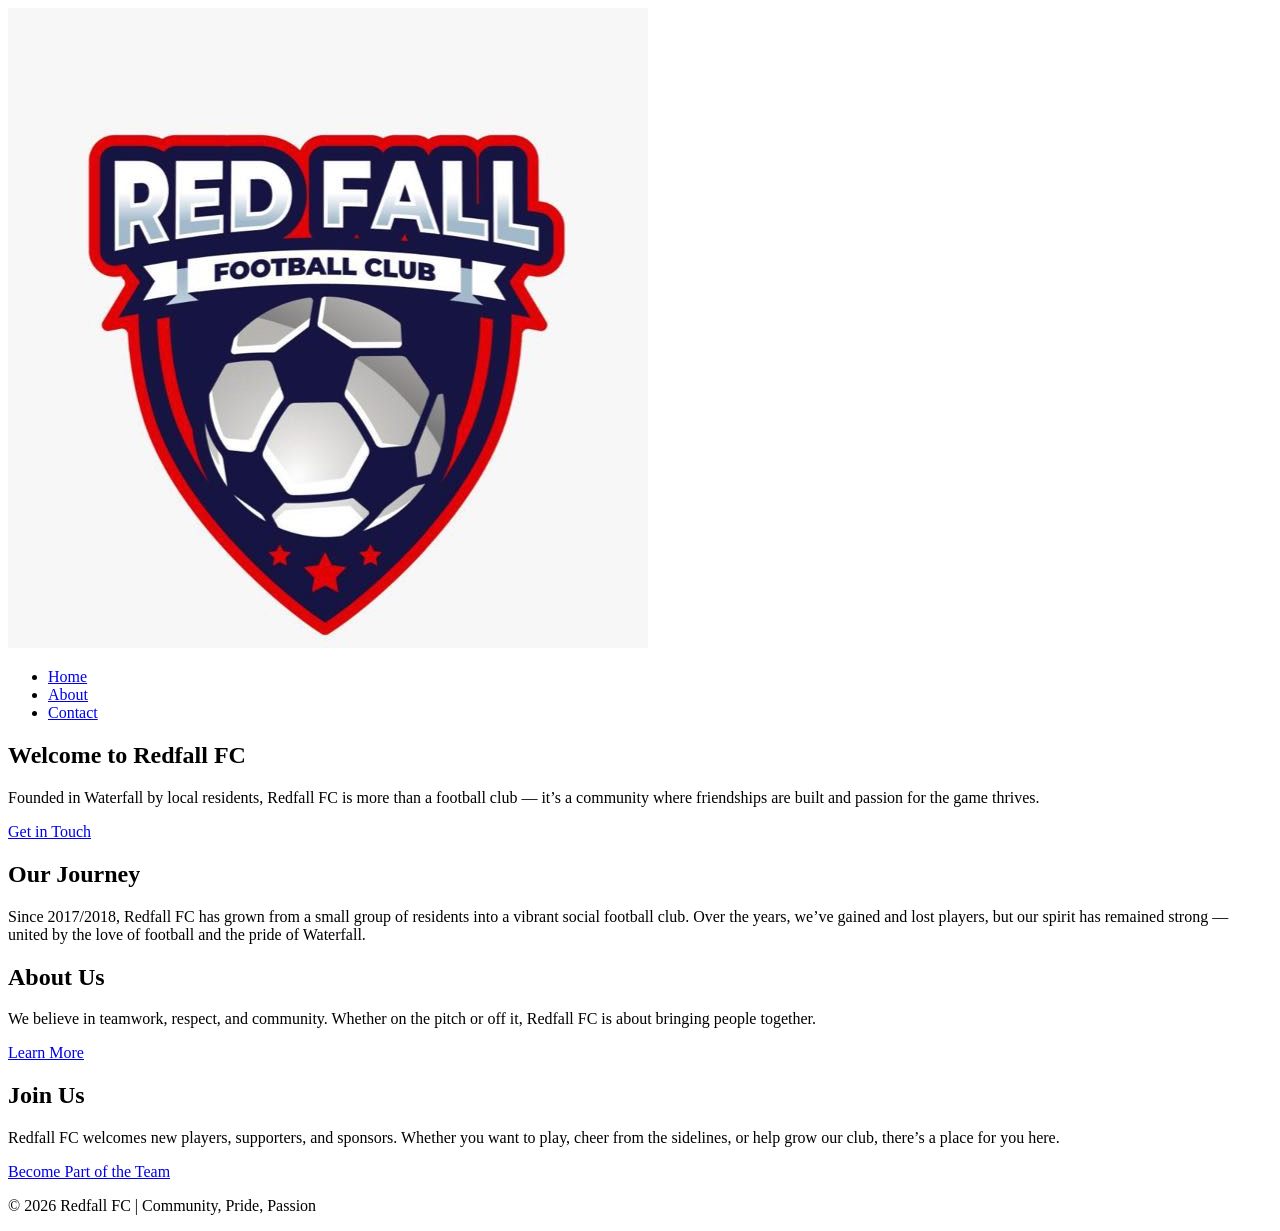
==== index.html @ 09c7d094 "Add initial HTML structure for Redfall FC website" ====
<!DOCTYPE html>
<html lang="en">
<head>
  <meta charset="UTF-8">
  <meta name="viewport" content="width=device-width, initial-scale=1.0">
  <title>Redfall FC</title>
  <link rel="stylesheet" href="style.css">
</head>
<body>
  <!-- Sticky Navbar -->
  <header class="navbar">
    <div class="logo">
      <img src="Redfall.png" alt="Redfall FC Logo">
    </div>
    <nav>
      <ul class="nav-links">
        <li><a href="index.html" class="active">Home</a></li>
        <li><a href="about.html">About</a></li>
        <li><a href="contact.html">Contact</a></li>
      </ul>
    </nav>
  </header>

  <!-- Hero Section -->
  <section class="hero">
    <h1>Welcome to Redfall FC</h1>
    <p>Founded in Waterfall by local residents, Redfall FC is more than a football club — it’s a community where friendships are built and passion for the game thrives.</p>
    <a href="contact.html" class="btn">Get in Touch</a>
  </section>

  <!-- Club Story -->
  <section class="club-story">
    <h2>Our Journey</h2>
    <p>Since 2017/2018, Redfall FC has grown from a small group of residents into a vibrant social football club. Over the years, we’ve gained and lost players, but our spirit has remained strong — united by the love of football and the pride of Waterfall.</p>
  </section>

  <!-- About Preview -->
  <section class="about-preview">
    <h2>About Us</h2>
    <p>We believe in teamwork, respect, and community. Whether on the pitch or off it, Redfall FC is about bringing people together.</p>
    <a href="about.html" class="btn-secondary">Learn More</a>
  </section>

  <!-- Join Us Section -->
  <section class="join-us">
    <h2>Join Us</h2>
    <p>Redfall FC welcomes new players, supporters, and sponsors. Whether you want to play, cheer from the sidelines, or help grow our club, there’s a place for you here.</p>
    <a href="contact.html" class="btn">Become Part of the Team</a>
  </section>

  <!-- Footer -->
  <footer>
    <p>&copy; 2026 Redfall FC | Community, Pride, Passion</p>
  </footer>
</body>
</html>
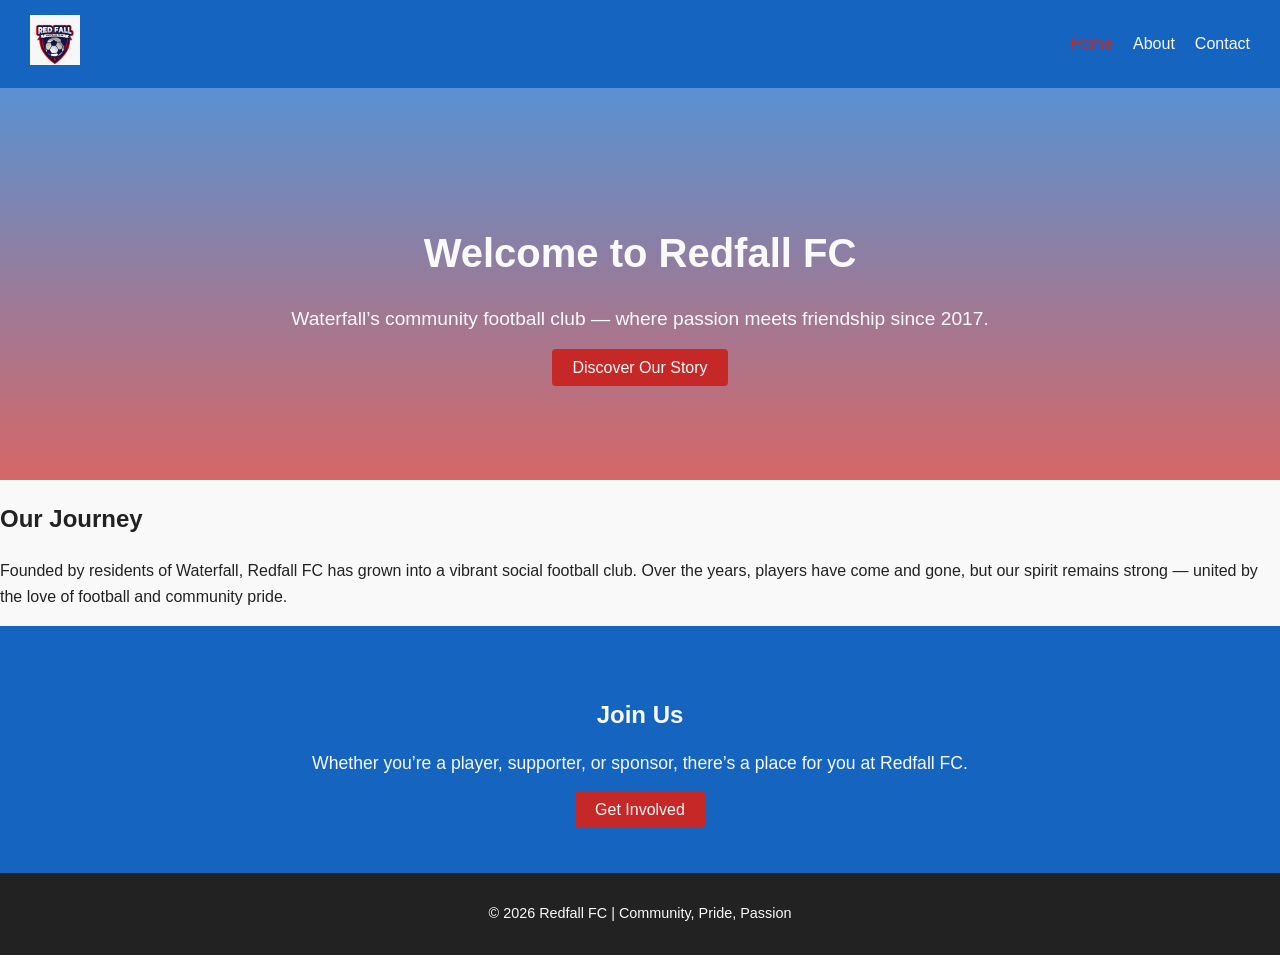
==== commit 090101c3: "Refactor HTML structure and update content Updated comments and rephrased content for clarity." ====
--- a/index.html
+++ b/index.html
@@ -7,7 +7,7 @@
   <link rel="stylesheet" href="style.css">
 </head>
 <body>
-  <!-- Sticky Navbar -->
+  <!-- Navbar -->
   <header class="navbar">
     <div class="logo">
       <img src="Redfall.png" alt="Redfall FC Logo">
@@ -19,38 +19,46 @@
         <li><a href="contact.html">Contact</a></li>
       </ul>
     </nav>
+    <div class="hamburger">
+      <span></span><span></span><span></span>
+    </div>
   </header>
 
-  <!-- Hero Section -->
+  <!-- Hero -->
   <section class="hero">
-    <h1>Welcome to Redfall FC</h1>
-    <p>Founded in Waterfall by local residents, Redfall FC is more than a football club — it’s a community where friendships are built and passion for the game thrives.</p>
-    <a href="contact.html" class="btn">Get in Touch</a>
+    <div class="hero-content">
+      <h1>Welcome to Redfall FC</h1>
+      <p>Waterfall’s community football club — where passion meets friendship since 2017.</p>
+      <a href="about.html" class="btn">Discover Our Story</a>
+    </div>
   </section>
 
-  <!-- Club Story -->
-  <section class="club-story">
+  <!-- Club Story Preview -->
+  <section class="club-preview">
     <h2>Our Journey</h2>
-    <p>Since 2017/2018, Redfall FC has grown from a small group of residents into a vibrant social football club. Over the years, we’ve gained and lost players, but our spirit has remained strong — united by the love of football and the pride of Waterfall.</p>
+    <p>Founded by residents of Waterfall, Redfall FC has grown into a vibrant social football club. Over the years, players have come and gone, but our spirit remains strong — united by the love of football and community pride.</p>
   </section>
 
-  <!-- About Preview -->
-  <section class="about-preview">
-    <h2>About Us</h2>
-    <p>We believe in teamwork, respect, and community. Whether on the pitch or off it, Redfall FC is about bringing people together.</p>
-    <a href="about.html" class="btn-secondary">Learn More</a>
-  </section>
-
-  <!-- Join Us Section -->
+  <!-- Join Us -->
   <section class="join-us">
     <h2>Join Us</h2>
-    <p>Redfall FC welcomes new players, supporters, and sponsors. Whether you want to play, cheer from the sidelines, or help grow our club, there’s a place for you here.</p>
-    <a href="contact.html" class="btn">Become Part of the Team</a>
+    <p>Whether you’re a player, supporter, or sponsor, there’s a place for you at Redfall FC.</p>
+    <a href="contact.html" class="btn">Get Involved</a>
   </section>
 
   <!-- Footer -->
   <footer>
     <p>&copy; 2026 Redfall FC | Community, Pride, Passion</p>
   </footer>
+
+  <!-- Mobile Menu Script -->
+  <script>
+    const hamburger = document.querySelector('.hamburger');
+    const navLinks = document.querySelector('.nav-links');
+    hamburger.addEventListener('click', () => {
+      navLinks.classList.toggle('active');
+    });
+  </script>
 </body>
 </html>
+
--- a/style.css
+++ b/style.css
@@ -0,0 +1,220 @@
+/* Global Styles */
+:root {
+  --red: #c62828;
+  --blue: #1565c0;
+  --white: #f9f9f9;
+  --dark: #222;
+}
+
+body {
+  margin: 0;
+  font-family: 'Segoe UI', sans-serif;
+  background: var(--white);
+  color: var(--dark);
+  line-height: 1.6;
+}
+
+/* Sticky Navbar */
+.navbar {
+  background: var(--blue);
+  color: var(--white);
+  display: flex;
+  justify-content: space-between;
+  align-items: center;
+  padding: 15px 30px;
+  position: sticky;
+  top: 0;
+  z-index: 1000;
+}
+
+.logo img {
+  height: 50px;
+}
+
+.nav-links {
+  list-style: none;
+  display: flex;
+  gap: 20px;
+}
+
+.nav-links li a {
+  color: var(--white);
+  text-decoration: none;
+  font-weight: 500;
+  transition: color 0.3s ease;
+}
+
+.nav-links li a:hover,
+.nav-links li a.active {
+  color: var(--red);
+}
+
+/* Hero Section */
+.hero {
+  background: linear-gradient(rgba(21,101,192,0.7), rgba(198,40,40,0.7)),
+              url('stadium.jpg') center/cover no-repeat;
+  color: var(--white);
+  text-align: center;
+  padding: 100px 20px;
+}
+
+.hero h1 {
+  font-size: 2.5rem;
+  margin-bottom: 10px;
+}
+
+.hero p {
+  font-size: 1.2rem;
+  margin-bottom: 20px;
+}
+
+.btn {
+  background: var(--red);
+  color: var(--white);
+  padding: 10px 20px;
+  text-decoration: none;
+  border-radius: 4px;
+  transition: background 0.3s ease;
+}
+
+.btn:hover {
+  background: var(--blue);
+}
+
+/* Club Story Section */
+.club-story {
+  background: var(--red);
+  color: var(--white);
+  padding: 50px 20px;
+  text-align: center;
+}
+
+.club-story h2 {
+  color: var(--white);
+  margin-bottom: 15px;
+}
+
+.club-story p {
+  max-width: 700px;
+  margin: 0 auto;
+  font-size: 1.1rem;
+}
+
+/* About Preview */
+.about-preview {
+  padding: 50px 20px;
+  text-align: center;
+}
+
+.about-preview h2 {
+  color: var(--blue);
+}
+
+.about-preview p {
+  max-width: 700px;
+  margin: 0 auto 20px;
+}
+
+.btn-secondary {
+  background: var(--blue);
+  color: var(--white);
+  padding: 8px 16px;
+  text-decoration: none;
+  border-radius: 4px;
+  transition: background 0.3s ease;
+}
+
+.btn-secondary:hover {
+  background: var(--red);
+}
+
+/* Join Us Section */
+.join-us {
+  background: var(--blue);
+  color: var(--white);
+  padding: 50px 20px;
+  text-align: center;
+}
+
+.join-us h2 {
+  margin-bottom: 15px;
+}
+
+.join-us p {
+  max-width: 700px;
+  margin: 0 auto 20px;
+  font-size: 1.1rem;
+}
+
+.join-us .btn {
+  background: var(--red);
+  color: var(--white);
+}
+
+.join-us .btn:hover {
+  background: var(--white);
+  color: var(--blue);
+}
+
+/* Footer */
+footer {
+  background: var(--dark);
+  color: var(--white);
+  text-align: center;
+  padding: 15px;
+  font-size: 0.9rem;
+}
+
+/* Responsive Layout */
+.hamburger {
+  display: none;
+  flex-direction: column;
+  cursor: pointer;
+  gap: 5px;
+}
+
+.hamburger span {
+  width: 25px;
+  height: 3px;
+  background: var(--white);
+  border-radius: 2px;
+}
+
+/* Mobile Styles */
+@media (max-width: 768px) {
+  .nav-links {
+    display: none;
+    flex-direction: column;
+    background: var(--blue);
+    position: absolute;
+    top: 70px;
+    right: 0;
+    width: 200px;
+    padding: 20px;
+    gap: 15px;
+    border-radius: 4px;
+  }
+
+  .nav-links.active {
+    display: flex;
+  }
+
+  .hamburger {
+    display: flex;
+  }
+
+  .hero h1 {
+    font-size: 2rem;
+  }
+
+  .hero p {
+    font-size: 1rem;
+  }
+
+  .club-story p,
+  .about-preview p,
+  .join-us p {
+    font-size: 1rem;
+    padding: 0 10px;
+  }
+}
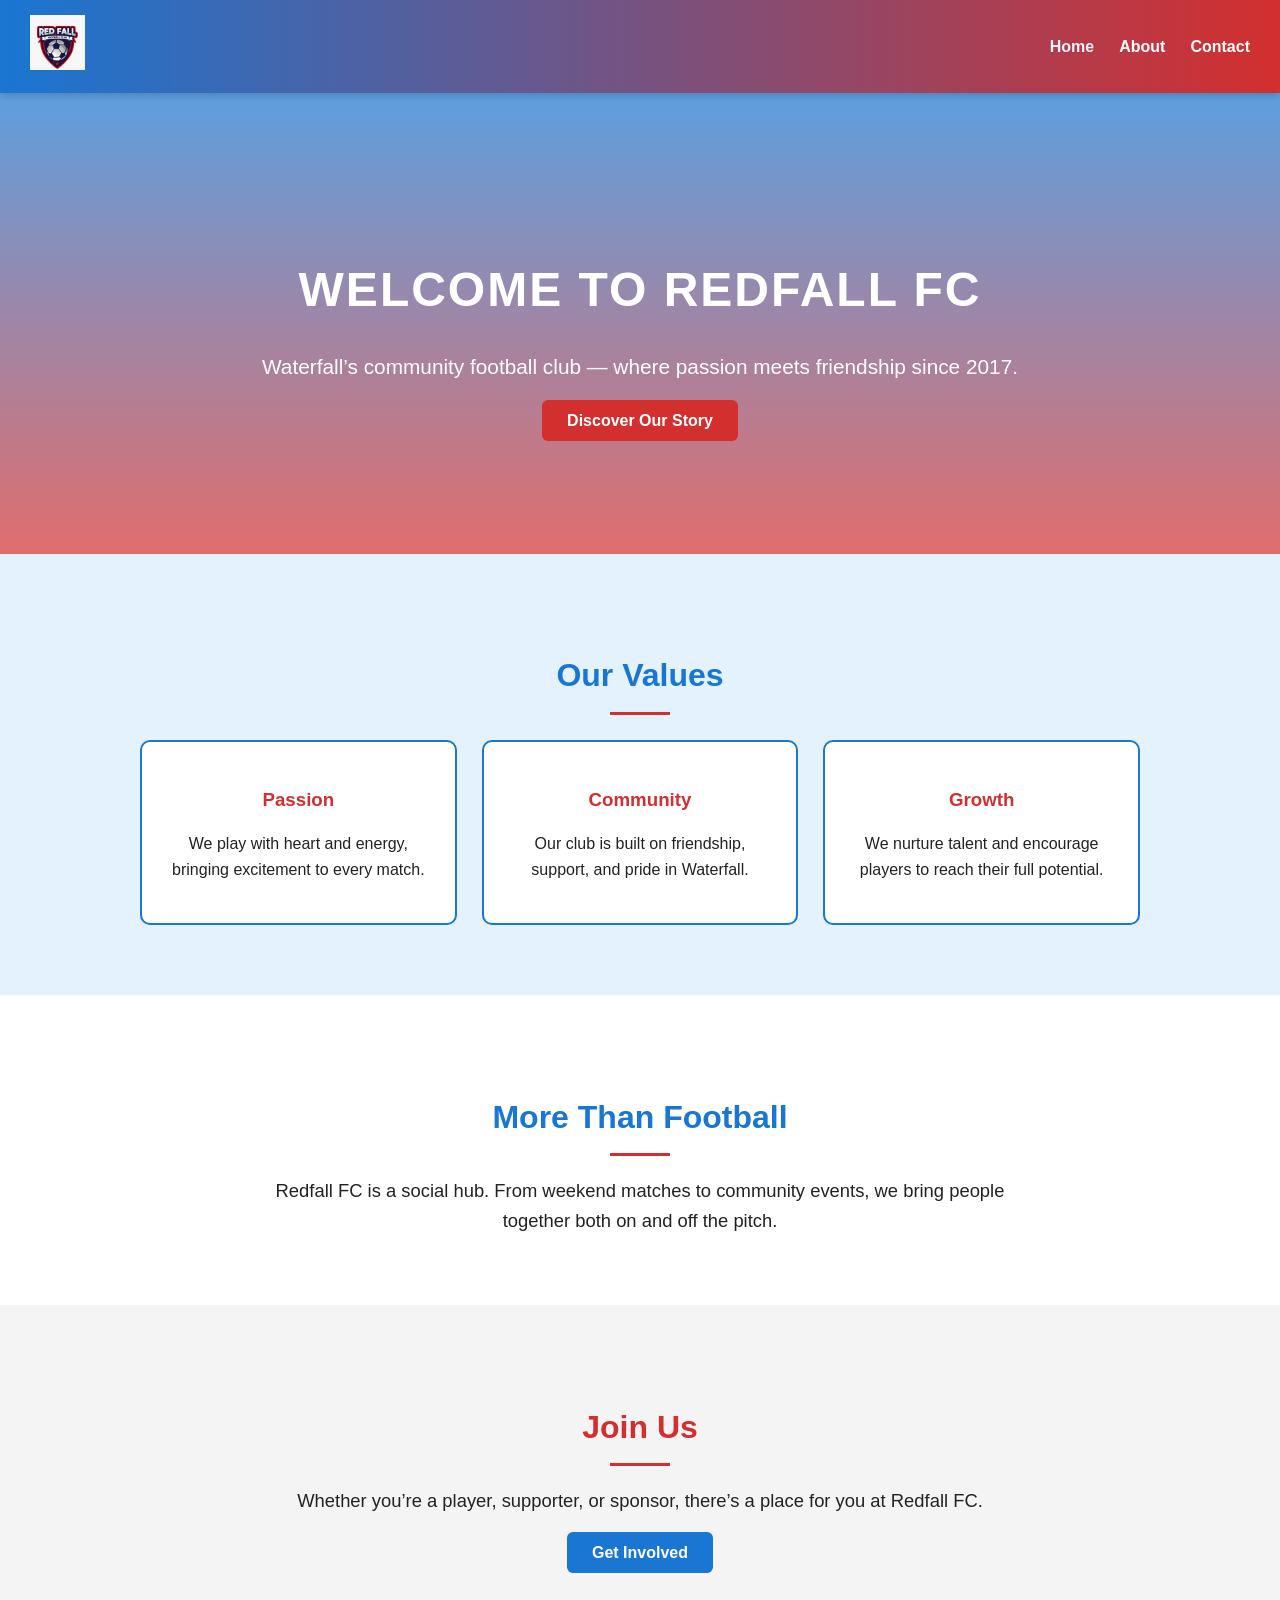
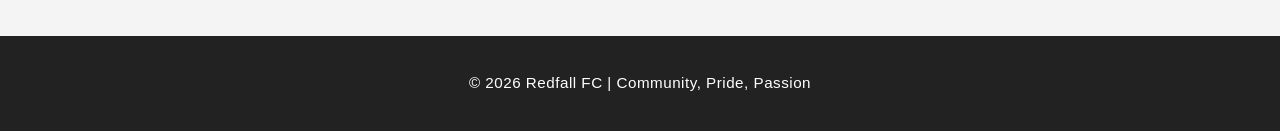
==== commit 1ac1aa0e: "Add club values and social club sections to index.html Added club values and social club sections to" ====
--- a/index.html
+++ b/index.html
@@ -33,10 +33,29 @@
     </div>
   </section>
 
-  <!-- Club Story Preview -->
-  <section class="club-preview">
-    <h2>Our Journey</h2>
-    <p>Founded by residents of Waterfall, Redfall FC has grown into a vibrant social football club. Over the years, players have come and gone, but our spirit remains strong — united by the love of football and community pride.</p>
+  <!-- Club Values -->
+  <section class="club-values">
+    <h2>Our Values</h2>
+    <div class="values-grid">
+      <div class="value-card">
+        <h3>Passion</h3>
+        <p>We play with heart and energy, bringing excitement to every match.</p>
+      </div>
+      <div class="value-card">
+        <h3>Community</h3>
+        <p>Our club is built on friendship, support, and pride in Waterfall.</p>
+      </div>
+      <div class="value-card">
+        <h3>Growth</h3>
+        <p>We nurture talent and encourage players to reach their full potential.</p>
+      </div>
+    </div>
+  </section>
+
+  <!-- Social Club -->
+  <section class="social-club">
+    <h2>More Than Football</h2>
+    <p>Redfall FC is a social hub. From weekend matches to community events, we bring people together both on and off the pitch.</p>
   </section>
 
   <!-- Join Us -->
@@ -58,7 +77,21 @@
     hamburger.addEventListener('click', () => {
       navLinks.classList.toggle('active');
     });
+
+    // Section fade-in animation
+    const sections = document.querySelectorAll("section");
+    const revealOnScroll = () => {
+      sections.forEach(sec => {
+        const rect = sec.getBoundingClientRect();
+        if (rect.top < window.innerHeight - 100) {
+          sec.classList.add("visible");
+        }
+      });
+    };
+    window.addEventListener("scroll", revealOnScroll);
+    revealOnScroll();
   </script>
 </body>
 </html>
 
+
--- a/style.css
+++ b/style.css
@@ -1,9 +1,11 @@
 /* Global Styles */
 :root {
-  --red: #c62828;
-  --blue: #1565c0;
-  --white: #f9f9f9;
+  --red: #d32f2f;
+  --blue: #1976d2;
+  --white: #ffffff;
+  --gray: #f4f4f4;
   --dark: #222;
+  --light-blue: #e3f2fd;
 }
 
 body {
@@ -12,11 +14,12 @@
   background: var(--white);
   color: var(--dark);
   line-height: 1.6;
-}
-
-/* Sticky Navbar */
+  scroll-behavior: smooth;
+}
+
+/* Navbar */
 .navbar {
-  background: var(--blue);
+  background: linear-gradient(90deg, var(--blue), var(--red));
   color: var(--white);
   display: flex;
   justify-content: space-between;
@@ -25,154 +28,57 @@
   position: sticky;
   top: 0;
   z-index: 1000;
+  box-shadow: 0 2px 8px rgba(0,0,0,0.2);
 }
 
 .logo img {
-  height: 50px;
+  height: 55px;
+  transition: transform 0.3s ease;
+}
+.logo img:hover {
+  transform: scale(1.05);
 }
 
 .nav-links {
   list-style: none;
   display: flex;
-  gap: 20px;
+  gap: 25px;
 }
 
 .nav-links li a {
   color: var(--white);
   text-decoration: none;
-  font-weight: 500;
+  font-weight: 600;
+  position: relative;
   transition: color 0.3s ease;
 }
 
-.nav-links li a:hover,
+.nav-links li a::after {
+  content: '';
+  position: absolute;
+  width: 0;
+  height: 2px;
+  bottom: -4px;
+  left: 0;
+  background: var(--white);
+  transition: width 0.3s ease;
+}
+
+.nav-links li a:hover::after {
+  width: 100%;
+}
+
 .nav-links li a.active {
-  color: var(--red);
-}
-
-/* Hero Section */
-.hero {
-  background: linear-gradient(rgba(21,101,192,0.7), rgba(198,40,40,0.7)),
-              url('stadium.jpg') center/cover no-repeat;
-  color: var(--white);
-  text-align: center;
-  padding: 100px 20px;
-}
-
-.hero h1 {
-  font-size: 2.5rem;
-  margin-bottom: 10px;
-}
-
-.hero p {
-  font-size: 1.2rem;
-  margin-bottom: 20px;
-}
-
-.btn {
-  background: var(--red);
-  color: var(--white);
-  padding: 10px 20px;
-  text-decoration: none;
-  border-radius: 4px;
-  transition: background 0.3s ease;
-}
-
-.btn:hover {
-  background: var(--blue);
-}
-
-/* Club Story Section */
-.club-story {
-  background: var(--red);
-  color: var(--white);
-  padding: 50px 20px;
-  text-align: center;
-}
-
-.club-story h2 {
-  color: var(--white);
-  margin-bottom: 15px;
-}
-
-.club-story p {
-  max-width: 700px;
-  margin: 0 auto;
-  font-size: 1.1rem;
-}
-
-/* About Preview */
-.about-preview {
-  padding: 50px 20px;
-  text-align: center;
-}
-
-.about-preview h2 {
-  color: var(--blue);
-}
-
-.about-preview p {
-  max-width: 700px;
-  margin: 0 auto 20px;
-}
-
-.btn-secondary {
-  background: var(--blue);
-  color: var(--white);
-  padding: 8px 16px;
-  text-decoration: none;
-  border-radius: 4px;
-  transition: background 0.3s ease;
-}
-
-.btn-secondary:hover {
-  background: var(--red);
-}
-
-/* Join Us Section */
-.join-us {
-  background: var(--blue);
-  color: var(--white);
-  padding: 50px 20px;
-  text-align: center;
-}
-
-.join-us h2 {
-  margin-bottom: 15px;
-}
-
-.join-us p {
-  max-width: 700px;
-  margin: 0 auto 20px;
-  font-size: 1.1rem;
-}
-
-.join-us .btn {
-  background: var(--red);
-  color: var(--white);
-}
-
-.join-us .btn:hover {
-  background: var(--white);
-  color: var(--blue);
-}
-
-/* Footer */
-footer {
-  background: var(--dark);
-  color: var(--white);
-  text-align: center;
-  padding: 15px;
-  font-size: 0.9rem;
-}
-
-/* Responsive Layout */
+  color: var(--light-blue);
+}
+
+/* Hamburger */
 .hamburger {
   display: none;
   flex-direction: column;
   cursor: pointer;
   gap: 5px;
 }
-
 .hamburger span {
   width: 25px;
   height: 3px;
@@ -180,7 +86,246 @@
   border-radius: 2px;
 }
 
-/* Mobile Styles */
+/* Hero */
+.hero {
+  background: linear-gradient(rgba(25,118,210,0.7), rgba(211,47,47,0.7)),
+              url('stadium.jpg') center/cover no-repeat fixed;
+  color: var(--white);
+  text-align: center;
+  padding: 120px 20px;
+  animation: fadeIn 1.2s ease-out;
+}
+
+.hero h1 {
+  font-size: 3rem;
+  margin-bottom: 15px;
+  text-transform: uppercase;
+  letter-spacing: 2px;
+}
+.hero p {
+  font-size: 1.3rem;
+  margin-bottom: 25px;
+}
+
+.btn {
+  background: var(--red);
+  color: var(--white);
+  padding: 12px 25px;
+  text-decoration: none;
+  border-radius: 6px;
+  font-weight: 600;
+  transition: all 0.3s ease;
+}
+.btn:hover {
+  background: var(--blue);
+  transform: scale(1.05);
+  box-shadow: 0 4px 12px rgba(0,0,0,0.2);
+}
+
+/* Sections */
+section {
+  padding: 70px 20px;
+  text-align: center;
+  opacity: 0;
+  transform: translateY(30px);
+  transition: opacity 0.8s ease, transform 0.8s ease;
+}
+section.visible {
+  opacity: 1;
+  transform: translateY(0);
+}
+
+section h2 {
+  margin-bottom: 25px;
+  font-size: 2rem;
+  color: var(--blue);
+  position: relative;
+}
+section h2::after {
+  content: '';
+  display: block;
+  width: 60px;
+  height: 3px;
+  background: var(--red);
+  margin: 10px auto 0;
+}
+
+/* Values */
+.club-values {
+  background: var(--light-blue);
+}
+.values-grid {
+  display: grid;
+  grid-template-columns: repeat(auto-fit, minmax(240px, 1fr));
+  gap: 25px;
+  max-width: 1000px;
+  margin: 0 auto;
+}
+.value-card {
+  background: var(--white);
+  border: 2px solid var(--blue);
+  border-radius: 10px;
+  padding: 25px;
+  transition: transform 0.3s ease, box-shadow 0.3s ease;
+}
+.value-card:hover {
+  transform: translateY(-8px);
+  box-shadow: 0 6px 16px rgba(0,0,0,0.15);
+}
+.value-card h3 {
+  color: var(--red);
+  margin-bottom: 12px;
+}
+.value-card p {
+  color: var(--dark);
+  font-size: 1rem;
+}
+
+/* Social Club */
+.social-club {
+  background: var(--white);
+  color: var(--dark);
+  padding: 70px 20px;
+}
+.social-club h2 {
+  color: var(--blue);
+  margin-bottom: 20px;
+}
+.social-club p {
+  max-width: 750px;
+  margin: 0 auto;
+  font-size: 1.15rem;
+}
+
+/* Join Us Section */
+.join-us {
+  background: var(--gray);
+  color: var(--dark);
+  padding: 70px 20px;
+}
+.join-us h2 {
+  color: var(--red);
+  margin-bottom: 20px;
+}
+.join-us p {
+  max-width: 750px;
+  margin: 0 auto 25px;
+  font-size: 1.15rem;
+}
+.join-us .btn {
+  background: var(--blue);
+}
+.join-us .btn:hover {
+  background: var(--red);
+}
+
+/* Footer */
+footer {
+  background: var(--dark);
+  color: var(--white);
+  text-align: center;
+  padding: 20px;
+  font-size: 0.95rem;
+  letter-spacing: 0.5px;
+}
+
+/* Contact Hero */
+.contact-hero {
+  background: linear-gradient(90deg, var(--red), var(--blue));
+  color: var(--white);
+  text-align: center;
+  padding: 90px 20px;
+}
+.contact-hero h1 {
+  font-size: 2.4rem;
+  margin-bottom: 15px;
+}
+.contact-hero p {
+  font-size: 1.2rem;
+}
+
+/* Contact Form */
+.contact-form {
+  background: var(--light-blue);
+  padding: 70px 20px;
+  text-align: center;
+}
+
+.contact-form h2 {
+  color: var(--blue);
+  margin-bottom: 25px;
+  font-size: 2rem;
+}
+
+form {
+  max-width: 600px;
+  margin: 0 auto;
+  background: var(--white);
+  padding: 30px;
+  border-radius: 10px;
+  box-shadow: 0 6px 18px rgba(0,0,0,0.1);
+}
+
+.form-group {
+  margin-bottom: 20px;
+}
+
+label {
+  display: block;
+  margin-bottom: 8px;
+  font-weight: 600;
+  color: var(--dark);
+}
+
+input, textarea {
+  width: 100%;
+  padding: 12px 15px;
+  border: 1px solid #ccc;
+  border-radius: 6px;
+  font-size: 1rem;
+  transition: border 0.3s ease, box-shadow 0.3s ease;
+}
+
+input:focus, textarea:focus {
+  border-color: var(--blue);
+  box-shadow: 0 0 6px rgba(25,118,210,0.3);
+  outline: none;
+}
+
+button.btn {
+  display: inline-block;
+  background: var(--blue);
+  color: var(--white);
+  border: none;
+  padding: 12px 25px;
+  border-radius: 6px;
+  font-weight: 600;
+  cursor: pointer;
+  transition: background 0.3s ease, transform 0.2s ease;
+}
+
+button.btn:hover {
+  background: var(--red);
+  transform: translateY(-2px);
+  box-shadow: 0 4px 12px rgba(0,0,0,0.15);
+}
+
+/* Club Details */
+.club-details {
+  background: var(--white);
+  padding: 70px 20px;
+  text-align: center;
+}
+.club-details h2 {
+  color: var(--red);
+  margin-bottom: 25px;
+}
+.club-details p {
+  font-size: 1.15rem;
+  margin: 8px 0;
+}
+
+/* Responsive Layout */
 @media (max-width: 768px) {
   .nav-links {
     display: none;
@@ -189,32 +334,36 @@
     position: absolute;
     top: 70px;
     right: 0;
-    width: 200px;
+    width: 220px;
     padding: 20px;
     gap: 15px;
-    border-radius: 4px;
-  }
-
+    border-radius: 6px;
+  }
   .nav-links.active {
     display: flex;
   }
-
   .hamburger {
     display: flex;
   }
-
   .hero h1 {
-    font-size: 2rem;
-  }
-
+    font-size: 2.2rem;
+  }
   .hero p {
-    font-size: 1rem;
-  }
-
-  .club-story p,
-  .about-preview p,
-  .join-us p {
-    font-size: 1rem;
-    padding: 0 10px;
-  }
-}
+    font-size: 1.05rem;
+  }
+  .values-grid {
+    grid-template-columns: 1fr;
+  }
+}
+
+/* Animations */
+@keyframes fadeIn {
+  from { opacity: 0; transform: translateY(20px); }
+  to { opacity: 1; transform: translateY(0); }
+}
+
+.club-details p {
+  font-size: 1.1rem;
+  margin: 5px 0;
+}
+
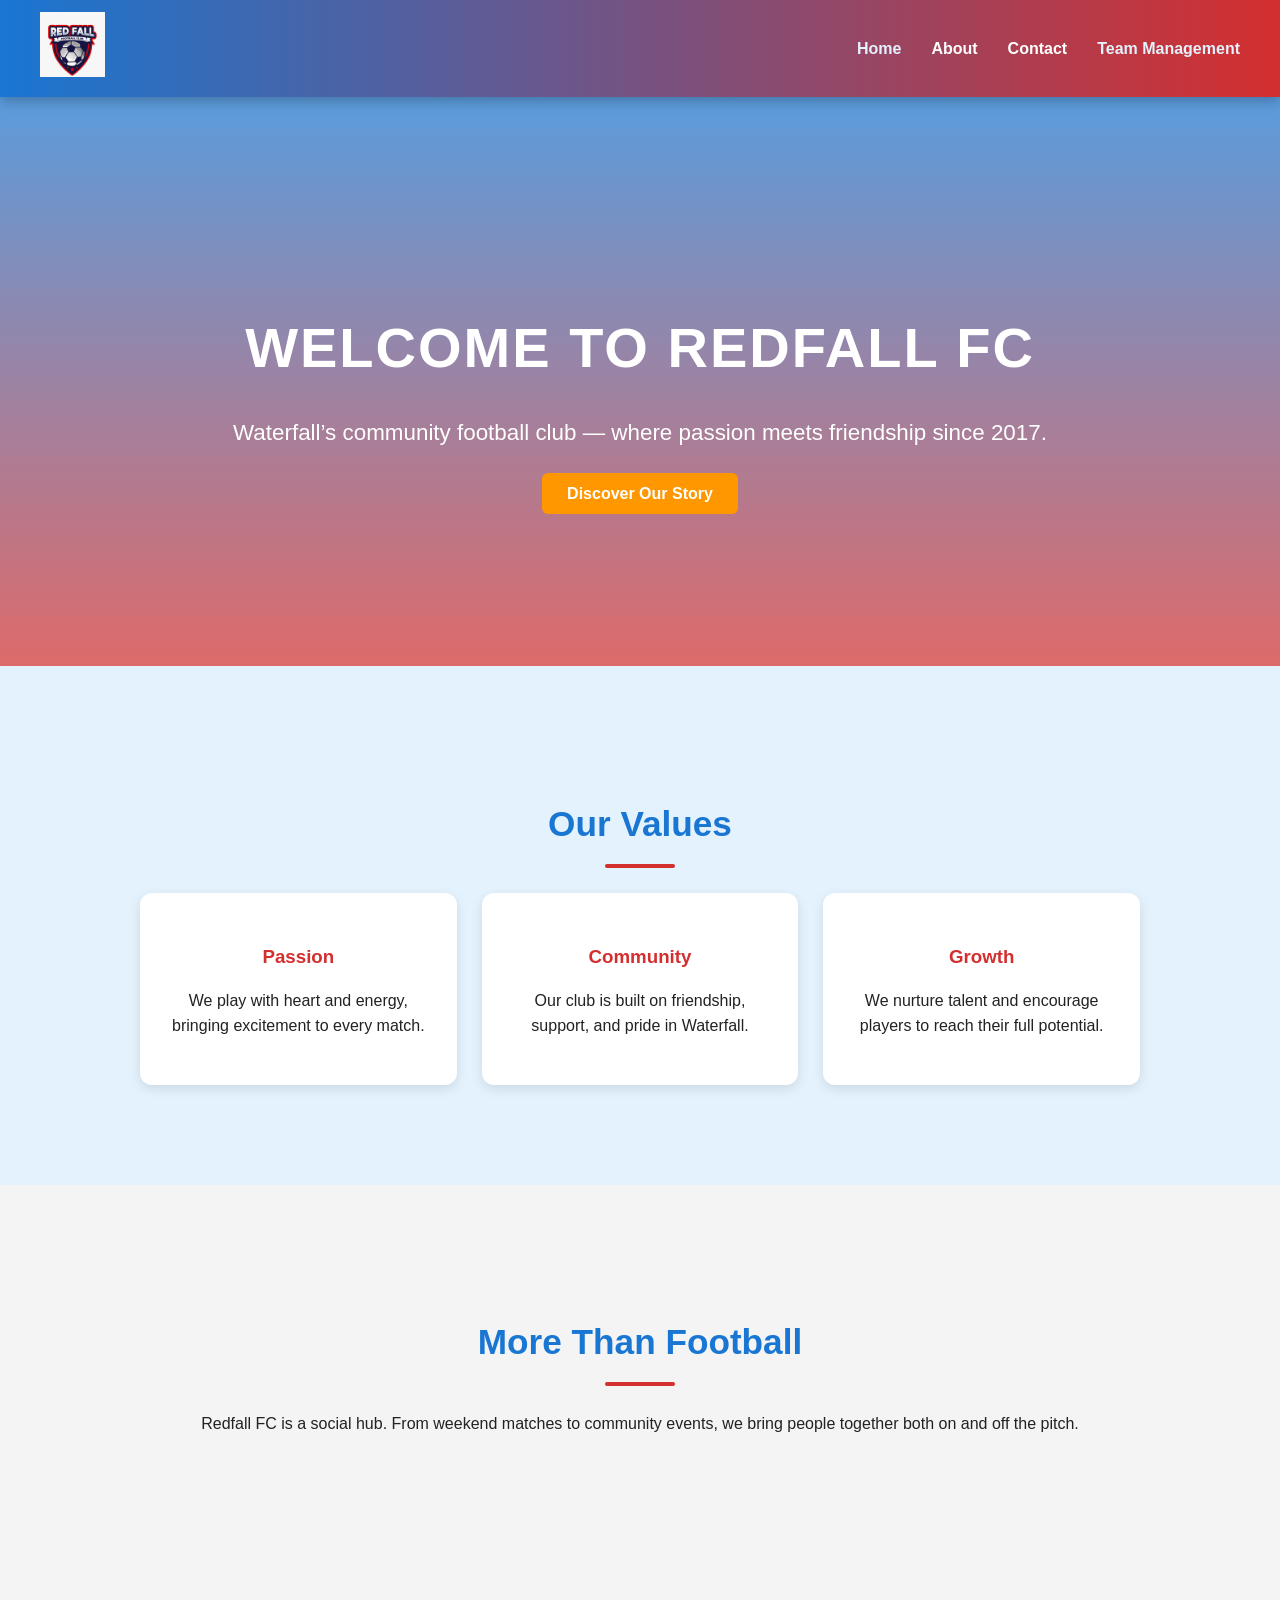
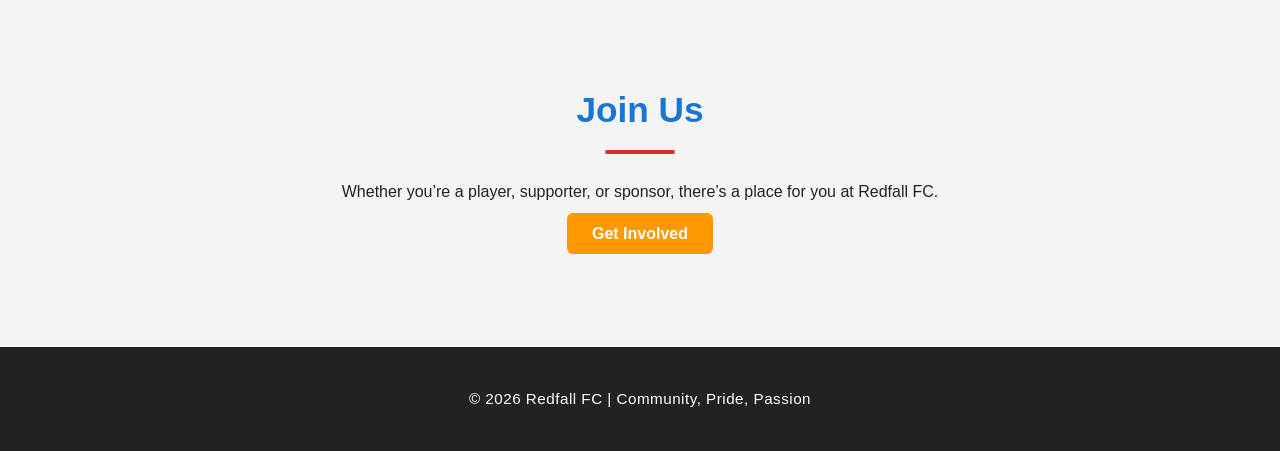
==== commit c9351ebc: "Add Team Management link to navigation" ====
--- a/index.html
+++ b/index.html
@@ -17,6 +17,7 @@
         <li><a href="index.html" class="active">Home</a></li>
         <li><a href="about.html">About</a></li>
         <li><a href="contact.html">Contact</a></li>
+         <li><a href="team-management.html" class="active">Team Management</a></li>
       </ul>
     </nav>
     <div class="hamburger">
--- a/style.css
+++ b/style.css
@@ -6,12 +6,13 @@
   --gray: #f4f4f4;
   --dark: #222;
   --light-blue: #e3f2fd;
+  --accent: #ff9800;
 }
 
 body {
   margin: 0;
   font-family: 'Segoe UI', sans-serif;
-  background: var(--white);
+  background: var(--gray);
   color: var(--dark);
   line-height: 1.6;
   scroll-behavior: smooth;
@@ -24,25 +25,25 @@
   display: flex;
   justify-content: space-between;
   align-items: center;
-  padding: 15px 30px;
+  padding: 12px 40px; /* more horizontal breathing room */
   position: sticky;
   top: 0;
   z-index: 1000;
-  box-shadow: 0 2px 8px rgba(0,0,0,0.2);
+  box-shadow: 0 4px 12px rgba(0,0,0,0.25);
 }
 
 .logo img {
-  height: 55px;
+  height: 65px; /* larger logo for desktop */
   transition: transform 0.3s ease;
 }
 .logo img:hover {
-  transform: scale(1.05);
+  transform: rotate(-3deg) scale(1.1);
 }
 
 .nav-links {
   list-style: none;
   display: flex;
-  gap: 25px;
+  gap: 30px;
 }
 
 .nav-links li a {
@@ -57,10 +58,10 @@
   content: '';
   position: absolute;
   width: 0;
-  height: 2px;
-  bottom: -4px;
+  height: 3px;
+  bottom: -6px;
   left: 0;
-  background: var(--white);
+  background: var(--accent);
   transition: width 0.3s ease;
 }
 
@@ -92,23 +93,25 @@
               url('stadium.jpg') center/cover no-repeat fixed;
   color: var(--white);
   text-align: center;
-  padding: 120px 20px;
+  padding: 160px 40px; /* more vertical space on desktop */
   animation: fadeIn 1.2s ease-out;
 }
 
 .hero h1 {
-  font-size: 3rem;
-  margin-bottom: 15px;
+  font-size: 3.5rem;
+  margin-bottom: 20px;
   text-transform: uppercase;
   letter-spacing: 2px;
+  animation: slideInDown 1s ease-out;
 }
 .hero p {
-  font-size: 1.3rem;
-  margin-bottom: 25px;
+  font-size: 1.4rem;
+  margin-bottom: 30px;
+  animation: slideInUp 1.2s ease-out;
 }
 
 .btn {
-  background: var(--red);
+  background: var(--accent);
   color: var(--white);
   padding: 12px 25px;
   text-decoration: none;
@@ -118,13 +121,13 @@
 }
 .btn:hover {
   background: var(--blue);
-  transform: scale(1.05);
-  box-shadow: 0 4px 12px rgba(0,0,0,0.2);
+  transform: scale(1.08);
+  box-shadow: 0 6px 14px rgba(0,0,0,0.25);
 }
 
 /* Sections */
 section {
-  padding: 70px 20px;
+  padding: 100px 40px; /* optimized spacing for desktop */
   text-align: center;
   opacity: 0;
   transform: translateY(30px);
@@ -137,17 +140,18 @@
 
 section h2 {
   margin-bottom: 25px;
-  font-size: 2rem;
+  font-size: 2.2rem;
   color: var(--blue);
   position: relative;
 }
 section h2::after {
   content: '';
   display: block;
-  width: 60px;
-  height: 3px;
+  width: 70px;
+  height: 4px;
   background: var(--red);
-  margin: 10px auto 0;
+  margin: 12px auto 0;
+  border-radius: 2px;
 }
 
 /* Values */
@@ -163,14 +167,14 @@
 }
 .value-card {
   background: var(--white);
-  border: 2px solid var(--blue);
-  border-radius: 10px;
-  padding: 25px;
+  border-radius: 12px;
+  padding: 30px;
+  box-shadow: 0 4px 12px rgba(0,0,0,0.1);
   transition: transform 0.3s ease, box-shadow 0.3s ease;
 }
 .value-card:hover {
-  transform: translateY(-8px);
-  box-shadow: 0 6px 16px rgba(0,0,0,0.15);
+  transform: translateY(-10px) scale(1.02);
+  box-shadow: 0 8px 20px rgba(0,0,0,0.2);
 }
 .value-card h3 {
   color: var(--red);
@@ -181,93 +185,54 @@
   font-size: 1rem;
 }
 
-/* Social Club */
-.social-club {
-  background: var(--white);
-  color: var(--dark);
-  padding: 70px 20px;
-}
-.social-club h2 {
-  color: var(--blue);
-  margin-bottom: 20px;
-}
-.social-club p {
-  max-width: 750px;
-  margin: 0 auto;
-  font-size: 1.15rem;
-}
-
-/* Join Us Section */
-.join-us {
-  background: var(--gray);
-  color: var(--dark);
-  padding: 70px 20px;
-}
-.join-us h2 {
-  color: var(--red);
-  margin-bottom: 20px;
-}
-.join-us p {
-  max-width: 750px;
-  margin: 0 auto 25px;
-  font-size: 1.15rem;
-}
-.join-us .btn {
-  background: var(--blue);
-}
-.join-us .btn:hover {
-  background: var(--red);
-}
-
-/* Footer */
-footer {
-  background: var(--dark);
-  color: var(--white);
-  text-align: center;
-  padding: 20px;
-  font-size: 0.95rem;
-  letter-spacing: 0.5px;
-}
-
 /* Contact Hero */
 .contact-hero {
-  background: linear-gradient(90deg, var(--red), var(--blue));
+  background: linear-gradient(135deg, var(--red), var(--blue));
   color: var(--white);
   text-align: center;
-  padding: 90px 20px;
+  padding: 120px 40px;
+  box-shadow: inset 0 -6px 12px rgba(0,0,0,0.25);
 }
 .contact-hero h1 {
-  font-size: 2.4rem;
+  font-size: 3rem;
   margin-bottom: 15px;
+  text-transform: uppercase;
+  letter-spacing: 2px;
 }
 .contact-hero p {
-  font-size: 1.2rem;
-}
-
-/* Contact Form */
+  font-size: 1.3rem;
+  max-width: 700px;
+  margin: 0 auto;
+}
+
+/* Contact Form Section */
 .contact-form {
-  background: var(--light-blue);
-  padding: 70px 20px;
+  background: linear-gradient(135deg, #e3f2fd, #bbdefb);
+  padding: 80px 20px;
   text-align: center;
 }
 
 .contact-form h2 {
-  color: var(--blue);
+  color: var(--red);
   margin-bottom: 25px;
   font-size: 2rem;
 }
 
+/* Form Card */
 form {
-  max-width: 600px;
+  max-width: 650px;
   margin: 0 auto;
-  background: var(--white);
-  padding: 30px;
-  border-radius: 10px;
-  box-shadow: 0 6px 18px rgba(0,0,0,0.1);
-}
-
+  background: #fff3e0; /* bright orange-tint card */
+  padding: 35px;
+  border-radius: 14px;
+  box-shadow: 0 12px 28px rgba(0,0,0,0.25);
+  animation: fadeIn 1s ease-out;
+}
+
+/* Inputs */
 .form-group {
   margin-bottom: 20px;
+  text-align: left;
 }
 
 label {
@@ -280,24 +245,26 @@
 input, textarea {
   width: 100%;
   padding: 12px 15px;
-  border: 1px solid #ccc;
+  border: 2px solid var(--blue);
   border-radius: 6px;
   font-size: 1rem;
+  background: #ffffff;
   transition: border 0.3s ease, box-shadow 0.3s ease;
 }
 
 input:focus, textarea:focus {
-  border-color: var(--blue);
-  box-shadow: 0 0 6px rgba(25,118,210,0.3);
+  border-color: var(--red);
+  box-shadow: 0 0 10px rgba(211,47,47,0.4);
   outline: none;
 }
 
+/* Button */
 button.btn {
   display: inline-block;
   background: var(--blue);
   color: var(--white);
   border: none;
-  padding: 12px 25px;
+  padding: 14px 28px;
   border-radius: 6px;
   font-weight: 600;
   cursor: pointer;
@@ -307,26 +274,36 @@
 button.btn:hover {
   background: var(--red);
   transform: translateY(-2px);
-  box-shadow: 0 4px 12px rgba(0,0,0,0.15);
-}
-
-/* Club Details */
-.club-details {
-  background: var(--white);
-  padding: 70px 20px;
+  box-shadow: 0 6px 14px rgba(0,0,0,0.25);
+}
+
+/* Success Message */
+.form-success {
+  margin-top: 20px;
+  background: #c8e6c9;
+  color: #2e7d32;
+  padding: 12px;
+  border-radius: 6px;
+  font-weight: 600;
+  display: none;
+}
+
+/* Footer */
+footer {
+  background: var(--dark);
+  color: var(--white);
   text-align: center;
-}
-.club-details h2 {
-  color: var(--red);
-  margin-bottom: 25px;
-}
-.club-details p {
-  font-size: 1.15rem;
-  margin: 8px 0;
+  padding: 25px;
+  font-size: 0.95rem;
+  letter-spacing: 0.5px;
 }
 
 /* Responsive Layout */
 @media (max-width: 768px) {
+  .logo img {
+    height: 50px; /* smaller logo for mobile */
+  }
+
   .nav-links {
     display: none;
     flex-direction: column;
@@ -339,31 +316,87 @@
     gap: 15px;
     border-radius: 6px;
   }
+
   .nav-links.active {
     display: flex;
   }
+
   .hamburger {
     display: flex;
   }
+
+  .hero {
+    padding: 100px 20px; /* reduce vertical space on mobile */
+  }
+
   .hero h1 {
-    font-size: 2.2rem;
-  }
+    font-size: 2.4rem;
+  }
+
   .hero p {
-    font-size: 1.05rem;
-  }
+    font-size: 1.1rem;
+  }
+
+  section {
+    padding: 60px 20px; /* tighter spacing for mobile */
+  }
+
   .values-grid {
     grid-template-columns: 1fr;
   }
+
+  form {
+    padding: 25px; /* reduce padding inside form card */
+  }
+
+  button.btn {
+    width: 100%; /* full-width button for mobile */
+  }
 }
 
 /* Animations */
 @keyframes fadeIn {
-  from { opacity: 0; transform: translateY(20px); }
-  to { opacity: 1; transform: translateY(0); }
-}
-
-.club-details p {
-  font-size: 1.1rem;
-  margin: 5px 0;
-}
-
+  from { 
+    opacity: 0; 
+    transform: translateY(20px); 
+  }
+  to { 
+    opacity: 1; 
+    transform: translateY(0); 
+  }
+}
+
+@keyframes slideInDown {
+  from { 
+    opacity: 0; 
+    transform: translateY(-50px); 
+  }
+  to { 
+    opacity: 1; 
+    transform: translateY(0); 
+  }
+}
+
+@keyframes slideInUp {
+  from { 
+    opacity: 0; 
+    transform: translateY(50px); 
+  }
+  to { 
+    opacity: 1; 
+    transform: translateY(0); 
+  }
+}
+
+@keyframes pulse {
+  0% { transform: scale(1); }
+  50% { transform: scale(1.05); }
+  100% { transform: scale(1); }
+}
+
+@keyframes glow {
+  0% { box-shadow: 0 0 5px rgba(25,118,210,0.4); }
+  50% { box-shadow: 0 0 20px rgba(25,118,210,0.7); }
+  100% { box-shadow: 0 0 5px rgba(25,118,210,0.4); }
+}
+
